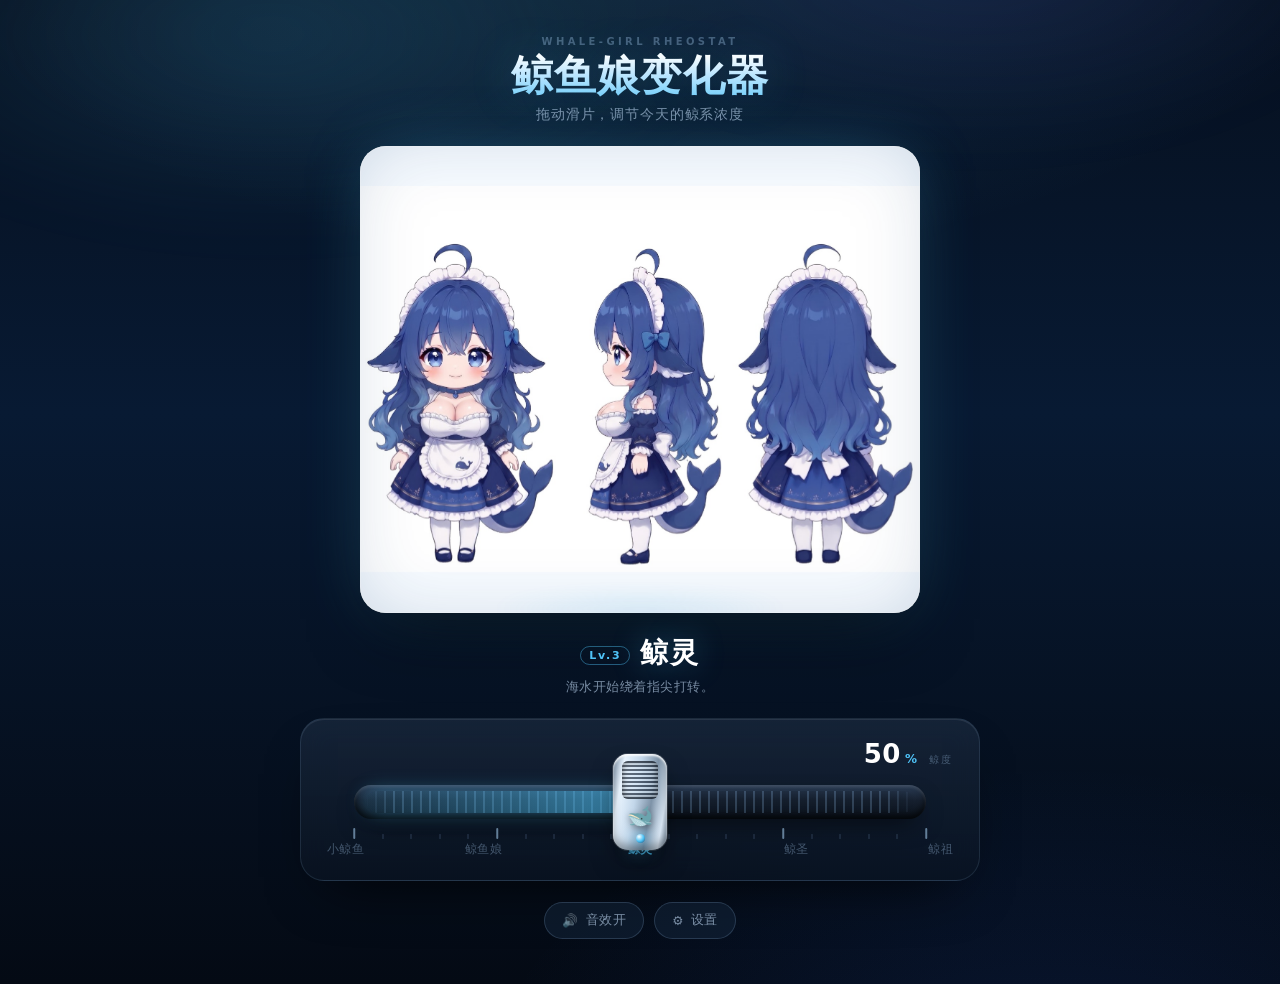
==== index.html @ a4149749 "feat: 拆分为三个主题，v2 六档独立为主题二 - 主题一 经典滑轨（默认，5 档 6:5）、主题二 v2 六档（3:4）、主题三 暴击展示 - 移除设置里的图片包下拉，两套滑轨素材改由主题决定（" ====
<!DOCTYPE html>
<html lang="zh-CN">
<head>
  <meta charset="UTF-8">
  <meta name="viewport" content="width=device-width, initial-scale=1.0, maximum-scale=1.0, user-scalable=no, viewport-fit=cover">
  <meta name="theme-color" content="#06101f">
  <title>鲸鱼娘变化器</title>

  <!-- PWA：可添加到主屏幕 / 全屏独立运行 -->
  <link rel="manifest" href="manifest.json">
  <link rel="apple-touch-icon" href="icons/apple-touch-icon.png">
  <link rel="icon" type="image/png" href="icons/icon-192.png">
  <meta name="mobile-web-app-capable" content="yes">
  <meta name="apple-mobile-web-app-capable" content="yes">
  <meta name="apple-mobile-web-app-status-bar-style" content="black-translucent">
  <meta name="apple-mobile-web-app-title" content="鲸鱼娘">
  <meta name="application-name" content="鲸鱼娘变化器">

  <link rel="stylesheet" href="styles.css">
</head>
<body>
  <div class="aurora" aria-hidden="true"></div>

  <main class="stage">
    <header class="masthead">
      <p class="eyebrow" id="eyebrow">WHALE‑GIRL RHEOSTAT</p>
      <h1 class="title" id="title">鲸鱼娘变化器</h1>
      <p class="subtitle" id="subtitle">拖动滑片，调节今天的鲸系浓度</p>
    </header>

    <div class="display-wrap">
      <section class="display" id="display" aria-label="鲸鱼娘形象">
      <div class="frame-stack" id="frameStack">
        <p class="empty-hint" id="emptyHint">
          把 5 张图片放进 <code>assets/aligned/</code>，命名为<br>
          <code>a.jpeg · c.jpeg · d.jpeg · g.jpeg · h.jpeg</code>
        </p>
        <!-- 主题二：点击立绘触发的撞玻璃 GIF -->
        <img class="burst-gif" id="burstGif" alt="" hidden>
      </div>

      <!-- 撞玻璃层：滑片一动，她就贴到玻璃上撞一下 -->
      <div class="impact" id="impact" aria-hidden="true">
        <img class="impact-frame" id="impactFrame" alt="" draggable="false">
        <div class="impact-glass" aria-hidden="true"></div>
        <div class="impact-flash" id="impactFlash" aria-hidden="true"></div>
        <svg class="impact-cracks" id="impactCracks" viewBox="0 0 200 200" aria-hidden="true" preserveAspectRatio="none">
          <g class="crack-ring">
            <path d="M100 100 L92 74 L99 52 L93 26"/>
            <path d="M100 100 L124 86 L146 92 L178 76"/>
            <path d="M100 100 L118 116 L132 142 L154 158"/>
            <path d="M100 100 L82 114 L64 112 L38 130"/>
            <path d="M100 100 L96 128 L104 152 L94 178"/>
            <path d="M100 100 L74 88 L52 66 L26 52"/>
            <path d="M99 52 L118 48 L132 28"/>
            <path d="M132 142 L150 140 L172 152"/>
            <path d="M64 112 L58 134 L42 148"/>
          </g>
          <g class="crack-web">
            <path d="M92 74 L108 70 L99 52"/>
            <path d="M124 86 L120 74 L132 28"/>
            <path d="M118 116 L124 86"/>
            <path d="M82 114 L74 88"/>
            <path d="M96 128 L82 114"/>
            <path d="M104 152 L118 158 L132 142"/>
            <path d="M64 112 L70 100 L74 88"/>
          </g>
        </svg>
      </div>

      <div class="display-glow" aria-hidden="true"></div>
      </section>
    </div>

    <div class="caption" aria-live="polite">
      <div class="caption-line">
        <span class="caption-level" id="captionLevel">Lv.3</span>
        <h2 class="caption-name" id="captionName">鲸灵</h2>
      </div>
      <p class="caption-desc" id="captionDesc">海水开始绕着指尖打转。</p>
    </div>

    <section class="rheostat" aria-label="鲸系浓度调节器">
      <div class="mode-tabs" id="modeTabs" role="tablist" aria-label="模式" hidden>
        <button class="mode-tab is-active" id="modeCup" role="tab" aria-selected="true" type="button">杯型</button>
        <button class="mode-tab" id="modeRush" role="tab" aria-selected="false" type="button">冲撞</button>
      </div>

      <!-- 主题二：用暴击展示按钮替代杯型/冲撞切换 -->
      <button class="burst-btn" id="burstBtn" type="button" hidden>暴击展示</button>

      <div class="meter">
        <span class="meter-value" id="meterValue">50</span>
        <span class="meter-unit">%</span>
        <span class="meter-label" id="meterLabel">鲸度</span>
      </div>

      <div class="rail-wrap">
        <div class="track" id="track">
          <div class="track-coil" aria-hidden="true"></div>
          <div class="track-fill" id="trackFill" aria-hidden="true"></div>
          <div class="track-glow" id="trackGlow" aria-hidden="true"></div>
          <div class="slider" id="slider" role="slider" tabindex="0"
               aria-valuemin="0" aria-valuemax="100" aria-valuenow="50"
               aria-valuetext="Lv.3 鲸灵" aria-label="鲸系浓度">
            <span class="slider-grooves" aria-hidden="true"></span>
            <span class="slider-emoji" aria-hidden="true">🐋</span>
            <span class="slider-cap" aria-hidden="true"></span>
          </div>
        </div>
        <div class="ticks" id="ticks" aria-hidden="true"></div>
      </div>

      <div class="grade-labels" id="gradeLabels" aria-hidden="true"></div>
    </section>

    <footer class="controls">
      <button class="ghost-btn" id="soundToggle" type="button" aria-pressed="true">
        <span id="soundIcon">🔊</span><span id="soundText">音效开</span>
      </button>
      <button class="ghost-btn" id="settingsToggle" type="button">
        <span>⚙</span><span>设置</span>
      </button>
    </footer>
  </main>

  <aside class="settings" id="settings" aria-hidden="true" aria-label="设置面板">
    <div class="settings-head">
      <h2>设置</h2>
      <button class="icon-btn" id="settingsClose" type="button" aria-label="关闭设置">✕</button>
    </div>

    <div class="settings-body">
      <fieldset class="fieldset">
        <legend>主题</legend>
        <label class="field">
          <span>展示主题</span>
          <select id="inputTheme" class="select">
            <option value="classic">主题一 · 经典滑轨（默认）</option>
            <option value="v2">主题二 · 鲸鱼娘 v2 六档</option>
            <option value="burst">主题三 · 暴击展示</option>
          </select>
        </label>
      </fieldset>

      <label class="field">
        <span>标题</span>
        <input type="text" id="inputTitle" maxlength="24">
      </label>

      <label class="field">
        <span>副标题</span>
        <input type="text" id="inputSubtitle" maxlength="40">
      </label>

      <fieldset class="fieldset">
        <legend>档位名称与文案</legend>
        <div id="gradeFields" class="grade-fields"></div>
      </fieldset>

      <fieldset class="fieldset">
        <legend>主题色</legend>
        <div class="swatches" id="swatches"></div>
        <label class="field inline">
          <span>自定义</span>
          <input type="color" id="inputAccent" value="#4fc3f7">
        </label>
      </fieldset>

      <fieldset class="fieldset" id="impactField">
        <legend>撞玻璃</legend>
        <label class="field">
          <span>撞击动画</span>
          <select id="inputImpact" class="select"></select>
        </label>
        <button class="btn-ghost" id="impactPreview" type="button">试撞一下</button>
      </fieldset>

      <button class="btn-ghost" id="resetBtn" type="button">恢复默认</button>
    </div>
  </aside>

  <div class="scrim" id="scrim" hidden></div>

  <script src="app.js"></script>
</body>
</html>
---- styles.css ----
/* ============================================================
   鲸鱼娘变化器 — 滑动变阻器风格
   ============================================================ */

:root {
  --accent: #4fc3f7;
  --accent-soft: rgba(79, 195, 247, 0.18);
  --ink: #e8f4ff;
  --ink-dim: rgba(190, 215, 240, 0.62);
  --ink-faint: rgba(160, 195, 230, 0.38);
  --bg-deep: #06101f;
  --bg-mid: #081a33;
  --panel: rgba(9, 22, 40, 0.86);
  --card: #f7fbff;
  --ease: cubic-bezier(0.22, 0.61, 0.36, 1);
  --shell: min(920px, 100%);
}

*,
*::before,
*::after {
  box-sizing: border-box;
}

html {
  -webkit-text-size-adjust: 100%;
  /* 连点时禁止浏览器双击放大，页面缩放交给 viewport 锁定 */
  touch-action: manipulation;
}

body {
  margin: 0;
  min-height: 100vh;
  min-height: 100svh;
  color: var(--ink);
  font-family: "PingFang SC", "Hiragino Sans GB", "Noto Sans SC", "Microsoft YaHei",
    system-ui, -apple-system, sans-serif;
  background:
    radial-gradient(1100px 560px at 50% -12%, rgba(79, 195, 247, 0.16), transparent 68%),
    radial-gradient(820px 480px at 82% 112%, rgba(37, 99, 235, 0.15), transparent 70%),
    linear-gradient(180deg, var(--bg-deep) 0%, var(--bg-mid) 42%, #040a14 100%);
  overflow-x: hidden;
  -webkit-font-smoothing: antialiased;
}

/* 背景极光 */
.aurora {
  position: fixed;
  inset: -20% -10% auto;
  height: 70vh;
  pointer-events: none;
  background:
    radial-gradient(42% 46% at 26% 34%, rgba(79, 195, 247, 0.14), transparent 70%),
    radial-gradient(38% 42% at 72% 22%, rgba(99, 102, 241, 0.12), transparent 72%);
  filter: blur(28px);
  animation: drift 18s var(--ease) infinite alternate;
  z-index: 0;
}

@keyframes drift {
  from { transform: translate3d(-2%, 0, 0) scale(1); }
  to   { transform: translate3d(2%, 2%, 0) scale(1.06); }
}

/* ============================================================
   布局
   ============================================================ */

.stage {
  position: relative;
  z-index: 1;
  width: var(--shell);
  margin: 0 auto;
  min-height: 100vh;
  min-height: 100svh;
  padding-top: max(clamp(20px, 4vh, 44px), env(safe-area-inset-top));
  padding-bottom: max(clamp(24px, 5vh, 48px), env(safe-area-inset-bottom));
  padding-left: max(clamp(16px, 4vw, 32px), env(safe-area-inset-left));
  padding-right: max(clamp(16px, 4vw, 32px), env(safe-area-inset-right));
  display: flex;
  flex-direction: column;
  align-items: center;
  justify-content: center;
  gap: clamp(14px, 2.4vh, 26px);
}

/* ============================================================
   标题
   ============================================================ */

.masthead {
  text-align: center;
  animation: rise 0.7s var(--ease) both;
}

.eyebrow {
  margin: 0 0 6px;
  font-size: 10px;
  letter-spacing: 0.34em;
  text-transform: uppercase;
  color: var(--ink-faint);
  font-weight: 600;
}

.title {
  margin: 0;
  font-size: clamp(26px, 4.4vw, 42px);
  line-height: 1.08;
  letter-spacing: 0.02em;
  font-weight: 800;
  background: linear-gradient(180deg, #ffffff 8%, #bfe7ff 52%, var(--accent) 130%);
  -webkit-background-clip: text;
  background-clip: text;
  color: transparent;
  text-shadow: 0 0 48px rgba(79, 195, 247, 0.22);
}

.subtitle {
  margin: 8px 0 0;
  font-size: clamp(12px, 1.5vw, 14px);
  letter-spacing: 0.06em;
  color: var(--ink-dim);
}

/* ============================================================
   形象展示
   ============================================================ */

/* 入场动画放在外层，避免与撞击震屏共用 animation 时被替换后重播 */
.display-wrap {
  width: min(400px, 66vw);
  animation: rise 0.7s 0.06s var(--ease) both;
}

.display {
  position: relative;
  width: 100%;
  aspect-ratio: 3 / 4;
  border-radius: 26px;
  background: var(--card);
  box-shadow:
    0 30px 70px -24px rgba(0, 0, 0, 0.75),
    0 0 0 1px rgba(255, 255, 255, 0.55) inset,
    0 0 70px -18px rgba(79, 195, 247, 0.42);
  overflow: hidden;
  /* 连点立绘时不触发双击缩放，也不弹系统菜单 */
  touch-action: manipulation;
  -webkit-tap-highlight-color: transparent;
  -webkit-touch-callout: none;
}

.display::after {
  content: "";
  position: absolute;
  inset: 0;
  pointer-events: none;
  border-radius: inherit;
  box-shadow: inset 0 0 90px -30px rgba(20, 60, 110, 0.28);
}

.frame-stack {
  position: absolute;
  inset: 0;
  display: grid;
  place-items: center;
  transition: filter 0.22s var(--ease), transform 0.28s var(--ease);
}

.frame-stack img {
  position: absolute;
  inset: 0;
  width: 100%;
  height: 100%;
  object-fit: cover;
  opacity: 0;
  will-change: opacity;
  user-select: none;
  -webkit-user-drag: none;
}

.display-glow {
  position: absolute;
  left: 50%;
  bottom: -16px;
  width: 70%;
  height: 40px;
  transform: translateX(-50%);
  background: radial-gradient(closest-side, var(--accent-soft), transparent 80%);
  filter: blur(10px);
  pointer-events: none;
  transition: background 0.4s var(--ease);
}

/* ============================================================
   撞玻璃层
   ============================================================ */

.impact {
  position: absolute;
  inset: 0;
  z-index: 4;
  opacity: 0;
  pointer-events: none;
  overflow: hidden;
  background: #071425;
  transition: opacity 0.16s var(--ease);
  will-change: opacity;
  --impact-bg: none;
}

.impact::before {
  content: "";
  position: absolute;
  inset: -8%;
  background-image: var(--impact-bg);
  background-size: cover;
  background-position: center;
  filter: blur(18px) saturate(1.15) brightness(0.48);
  transform: scale(1.08);
}

.display.is-impacting .impact {
  opacity: 1;
}

.impact-frame {
  position: absolute;
  inset: 0;
  width: 100%;
  height: 100%;
  object-fit: contain;
  object-position: center;
  transform: scale(1.03);
  filter: saturate(1.06) contrast(1.04) brightness(1.02);
  user-select: none;
  -webkit-user-drag: none;
}

/* 玻璃质感：高光、细纹、边缘反光 */
.impact-glass {
  position: absolute;
  inset: 0;
  background:
    linear-gradient(
      118deg,
      rgba(255, 255, 255, 0.24) 0%,
      rgba(255, 255, 255, 0) 16%,
      rgba(255, 255, 255, 0.05) 40%,
      rgba(255, 255, 255, 0) 55%,
      rgba(255, 255, 255, 0.16) 72%,
      rgba(255, 255, 255, 0) 90%
    ),
    repeating-linear-gradient(
      102deg,
      rgba(255, 255, 255, 0.05) 0 1px,
      rgba(255, 255, 255, 0) 1px 8px
    );
  box-shadow:
    inset 0 0 46px rgba(170, 220, 255, 0.26),
    inset 0 0 0 1px rgba(255, 255, 255, 0.2);
  mix-blend-mode: screen;
  opacity: 0.85;
}

.impact-glass::after {
  content: "";
  position: absolute;
  top: -20%;
  bottom: -20%;
  left: -40%;
  width: 38%;
  background: linear-gradient(
    100deg,
    rgba(255, 255, 255, 0) 0%,
    rgba(255, 255, 255, 0.32) 45%,
    rgba(255, 255, 255, 0) 100%
  );
  transform: skewX(-12deg);
  opacity: 0;
}

.display.is-hit .impact-glass::after {
  animation: glass-sweep 0.52s var(--ease) both;
}

@keyframes glass-sweep {
  0% { opacity: 0; transform: translateX(0) skewX(-12deg); }
  25% { opacity: 0.9; }
  100% { opacity: 0; transform: translateX(360%) skewX(-12deg); }
}

/* 撞击白闪 */
.impact-flash {
  position: absolute;
  inset: 0;
  background: #eaf7ff;
  opacity: 0;
  mix-blend-mode: screen;
}

.impact-flash.is-on {
  animation: impact-flash 0.4s ease-out both;
}

@keyframes impact-flash {
  0% { opacity: 0; }
  10% { opacity: calc(0.3 + 0.5 * var(--hit-strength, 0.5)); }
  100% { opacity: 0; }
}

/* 裂纹 */
.impact-cracks {
  position: absolute;
  inset: 0;
  width: 100%;
  height: 100%;
  fill: none;
  stroke: rgba(226, 248, 255, 0.9);
  stroke-width: 1.1;
  stroke-linecap: round;
  stroke-linejoin: round;
  filter:
    drop-shadow(0 0 5px rgba(160, 226, 255, 0.8))
    drop-shadow(0 0 12px rgba(120, 200, 255, 0.36));
  mix-blend-mode: screen;
  opacity: 0;
}

.impact-cracks .crack-ring {
  stroke-width: 1.35;
}

.impact-cracks .crack-web path {
  stroke-width: 0.7;
  opacity: 0.72;
}

.impact-cracks.is-on {
  animation: crack-in calc(1.1s - 0.36s * var(--hit-strength, 0.5)) cubic-bezier(0.2, 0.72, 0.3, 1) both;
}

@keyframes crack-in {
  0% { opacity: 0; transform: scale(0.7); }
  16% { opacity: 1; transform: scale(1); }
  58% { opacity: 0.88; }
  100% { opacity: 0; transform: scale(1.02); }
}

/* 撞击瞬间：整个展示框被撞得抖一下，立绘向后退缩 */
.display.is-hit {
  animation: impact-shake 0.44s cubic-bezier(0.36, 0.07, 0.19, 0.97) both;
}

@keyframes impact-shake {
  0% { transform: translate3d(0, 0, 0) rotate(0); }
  10% { transform: translate3d(calc(var(--shake, 6) * -1px), calc(var(--shake, 6) * 0.4px), 0) rotate(-0.4deg); }
  26% { transform: translate3d(calc(var(--shake, 6) * 0.8px), calc(var(--shake, 6) * -0.5px), 0) rotate(0.32deg); }
  42% { transform: translate3d(calc(var(--shake, 6) * -0.45px), calc(var(--shake, 6) * 0.25px), 0) rotate(-0.16deg); }
  60% { transform: translate3d(calc(var(--shake, 6) * 0.22px), 0, 0) rotate(0.08deg); }
  100% { transform: translate3d(0, 0, 0) rotate(0); }
}

.display.is-impacting .frame-stack {
  filter: blur(2.2px) brightness(0.8);
  transform: scale(0.958);
}

@media (prefers-reduced-motion: reduce) {
  .display.is-hit,
  .display.is-hit .impact-glass::after,
  .impact-flash.is-on,
  .impact-cracks.is-on {
    animation: none;
  }

  .impact-cracks.is-on {
    opacity: 0.7;
  }
}

.empty-hint {
  position: relative;
  z-index: 2;
  margin: 0;
  padding: 0 24px;
  text-align: center;
  font-size: 12px;
  line-height: 2;
  color: #5d7a99;
}

.empty-hint code {
  padding: 2px 6px;
  border-radius: 5px;
  background: rgba(20, 60, 110, 0.08);
  font-family: "SF Mono", ui-monospace, Menlo, monospace;
  font-size: 11px;
  color: #2f6fa8;
}

/* ============================================================
   档位文案
   ============================================================ */

.caption {
  min-height: 52px;
  text-align: center;
  animation: rise 0.7s 0.12s var(--ease) both;
}

.caption-line {
  display: inline-flex;
  align-items: baseline;
  gap: 10px;
}

.caption-level {
  font-size: 11px;
  font-weight: 700;
  letter-spacing: 0.16em;
  color: var(--accent);
  padding: 2px 8px;
  border: 1px solid color-mix(in srgb, var(--accent) 42%, transparent);
  border-radius: 999px;
  transform: translateY(-3px);
  transition: color 0.3s var(--ease), border-color 0.3s var(--ease);
}

.caption-name {
  margin: 0;
  font-size: clamp(20px, 3vw, 28px);
  font-weight: 800;
  letter-spacing: 0.06em;
  color: #ffffff;
  text-shadow: 0 0 30px rgba(79, 195, 247, 0.35);
  transition: color 0.3s var(--ease);
}

.caption-desc {
  margin: 6px 0 0;
  font-size: clamp(12px, 1.4vw, 13px);
  letter-spacing: 0.04em;
  color: var(--ink-dim);
  transition: opacity 0.25s var(--ease);
}

.caption-desc.is-swapping {
  opacity: 0;
}

/* ============================================================
   变阻器
   ============================================================ */

.rheostat {
  width: min(680px, 86vw);
  padding: 22px 26px 18px;
  border-radius: 24px;
  background:
    linear-gradient(180deg, rgba(30, 46, 68, 0.62), rgba(10, 20, 34, 0.72));
  border: 1px solid rgba(140, 180, 220, 0.14);
  box-shadow:
    0 26px 60px -30px rgba(0, 0, 0, 0.9),
    inset 0 1px 0 rgba(255, 255, 255, 0.09);
  backdrop-filter: blur(14px);
  animation: rise 0.7s 0.18s var(--ease) both;
}

.meter {
  display: flex;
  align-items: baseline;
  justify-content: flex-end;
  gap: 4px;
  height: 30px;
  margin-bottom: 14px;
  font-variant-numeric: tabular-nums;
}

.meter-value {
  font-size: 26px;
  font-weight: 700;
  line-height: 1;
  color: #ffffff;
  letter-spacing: 0.02em;
  transition: color 0.3s var(--ease);
}

.meter-unit {
  font-size: 12px;
  font-weight: 600;
  color: var(--accent);
}

.meter-label {
  margin-left: 8px;
  font-size: 10px;
  letter-spacing: 0.2em;
  color: var(--ink-faint);
}

.rail-wrap {
  position: relative;
  width: 100%;
  padding: 0 27px;
}

.track {
  position: relative;
  height: 34px;
  border-radius: 17px;
  background: linear-gradient(180deg, #2b3d56, #16202f 46%, #0b131d);
  box-shadow:
    inset 0 2px 3px rgba(255, 255, 255, 0.12),
    inset 0 -4px 7px rgba(0, 0, 0, 0.72),
    0 10px 26px -10px rgba(0, 0, 0, 0.9);
  cursor: pointer;
  touch-action: none;
}

.track-coil {
  position: absolute;
  inset: 6px 12px;
  border-radius: 11px;
  background: repeating-linear-gradient(
    90deg,
    rgba(130, 170, 210, 0.26) 0 2px,
    rgba(8, 14, 24, 0.12) 2px 9px
  );
  -webkit-mask-image: linear-gradient(90deg, transparent, #000 5%, #000 95%, transparent);
  mask-image: linear-gradient(90deg, transparent, #000 5%, #000 95%, transparent);
  pointer-events: none;
}

.track-fill {
  position: absolute;
  top: 6px;
  bottom: 6px;
  left: 12px;
  width: 0;
  border-radius: 11px;
  background: linear-gradient(90deg, color-mix(in srgb, var(--accent) 12%, transparent), color-mix(in srgb, var(--accent) 62%, transparent));
  box-shadow: 0 0 20px color-mix(in srgb, var(--accent) 40%, transparent);
  pointer-events: none;
}

.track-glow {
  position: absolute;
  top: 50%;
  left: 0;
  width: 70px;
  height: 70px;
  transform: translate(-50%, -50%);
  background: radial-gradient(closest-side, color-mix(in srgb, var(--accent) 34%, transparent), transparent 72%);
  filter: blur(6px);
  pointer-events: none;
  opacity: 0.9;
}

/* 滑片 */
.slider {
  position: absolute;
  top: 50%;
  left: 50%;
  width: 54px;
  height: 96px;
  transform: translate(-50%, -50%);
  border-radius: 15px;
  display: flex;
  flex-direction: column;
  align-items: center;
  justify-content: center;
  gap: 7px;
  background: linear-gradient(
    100deg,
    #7c93ab 0%,
    #eaf5ff 18%,
    #c3d7ea 42%,
    #7e93a8 66%,
    #dbe9f7 86%,
    #6f849a 100%
  );
  box-shadow:
    0 14px 28px -8px rgba(0, 0, 0, 0.72),
    inset 0 2px 2px rgba(255, 255, 255, 0.85),
    inset 0 -5px 9px rgba(0, 0, 0, 0.34),
    0 0 0 1px rgba(255, 255, 255, 0.16);
  cursor: grab;
  touch-action: none;
  outline: none;
  z-index: 3;
}

.slider:active {
  cursor: grabbing;
}

.slider:focus-visible {
  box-shadow:
    0 14px 28px -8px rgba(0, 0, 0, 0.72),
    inset 0 2px 2px rgba(255, 255, 255, 0.85),
    inset 0 -5px 9px rgba(0, 0, 0, 0.34),
    0 0 0 3px color-mix(in srgb, var(--accent) 62%, transparent),
    0 0 26px color-mix(in srgb, var(--accent) 48%, transparent);
}

.slider-grooves {
  width: 36px;
  height: 38px;
  border-radius: 6px;
  background: repeating-linear-gradient(
    180deg,
    rgba(18, 30, 46, 0.62) 0 2px,
    rgba(226, 240, 252, 0.5) 2px 4px
  );
  box-shadow: inset 0 0 7px rgba(0, 0, 0, 0.55);
}

.slider-emoji {
  font-size: 21px;
  line-height: 1;
  filter: drop-shadow(0 2px 3px rgba(0, 0, 0, 0.35));
}

.slider-cap {
  width: 9px;
  height: 9px;
  border-radius: 50%;
  background: radial-gradient(circle at 34% 30%, #ffffff, var(--accent) 52%, #144a72);
  box-shadow: 0 0 12px var(--accent);
}

/* 刻度 */
.ticks {
  position: relative;
  height: 13px;
  margin-top: 7px;
}

.tick {
  position: absolute;
  bottom: 0;
  width: 1px;
  height: 5px;
  transform: translateX(-50%);
  background: rgba(150, 190, 230, 0.26);
  border-radius: 1px;
}

.tick.major {
  height: 11px;
  width: 1.5px;
  background: rgba(170, 210, 245, 0.56);
}

/* 档位标签 */
.grade-labels {
  position: relative;
  height: 20px;
  margin-top: 3px;
  padding: 0 27px;
}

.grade-label {
  position: absolute;
  top: 0;
  transform: translateX(-50%);
  font-size: 11.5px;
  letter-spacing: 0.04em;
  color: var(--ink-faint);
  white-space: nowrap;
  transition: color 0.25s var(--ease), text-shadow 0.25s var(--ease), opacity 0.25s;
  pointer-events: none;
}

.grade-label.is-first { transform: translateX(0); }
.grade-label.is-last  { transform: translateX(-100%); }

.grade-label.is-active {
  color: var(--accent);
  text-shadow: 0 0 14px color-mix(in srgb, var(--accent) 60%, transparent);
  font-weight: 600;
}

/* ============================================================
   底部按钮
   ============================================================ */

.controls {
  display: flex;
  gap: 10px;
  animation: rise 0.7s 0.24s var(--ease) both;
}

.ghost-btn {
  display: inline-flex;
  align-items: center;
  gap: 7px;
  padding: 9px 17px;
  border-radius: 999px;
  border: 1px solid rgba(150, 190, 230, 0.2);
  background: rgba(20, 38, 60, 0.5);
  color: var(--ink-dim);
  font-size: 12.5px;
  font-family: inherit;
  letter-spacing: 0.04em;
  cursor: pointer;
  transition: color 0.2s, border-color 0.2s, background 0.2s, transform 0.15s;
  -webkit-tap-highlight-color: transparent;
}

.ghost-btn:hover {
  color: var(--ink);
  border-color: color-mix(in srgb, var(--accent) 55%, transparent);
  background: rgba(28, 52, 82, 0.6);
}

.ghost-btn:active {
  transform: scale(0.97);
}

.ghost-btn:focus-visible {
  outline: 2px solid var(--accent);
  outline-offset: 2px;
}

/* ============================================================
   设置面板
   ============================================================ */

.settings {
  position: fixed;
  top: 0;
  right: 0;
  z-index: 30;
  width: min(400px, 100vw);
  height: 100dvh;
  display: flex;
  flex-direction: column;
  background: var(--panel);
  border-left: 1px solid rgba(150, 190, 230, 0.16);
  box-shadow: -30px 0 80px -30px rgba(0, 0, 0, 0.9);
  backdrop-filter: blur(24px);
  transform: translateX(102%);
  transition: transform 0.34s var(--ease);
  visibility: hidden;
}

.settings.is-open {
  transform: translateX(0);
  visibility: visible;
}

.settings-head {
  display: flex;
  align-items: center;
  justify-content: space-between;
  padding: 20px 22px 16px;
  border-bottom: 1px solid rgba(150, 190, 230, 0.12);
}

.settings-head h2 {
  margin: 0;
  font-size: 16px;
  font-weight: 700;
  letter-spacing: 0.08em;
}

.icon-btn {
  width: 34px;
  height: 34px;
  display: grid;
  place-items: center;
  border: none;
  border-radius: 50%;
  background: rgba(255, 255, 255, 0.06);
  color: var(--ink-dim);
  font-size: 15px;
  cursor: pointer;
  transition: background 0.2s, color 0.2s;
}

.icon-btn:hover {
  background: rgba(255, 255, 255, 0.12);
  color: var(--ink);
}

.settings-body {
  flex: 1;
  overflow-y: auto;
  padding: 20px 22px calc(28px + env(safe-area-inset-bottom));
  display: flex;
  flex-direction: column;
  gap: 18px;
  overscroll-behavior: contain;
}

.field {
  display: flex;
  flex-direction: column;
  gap: 7px;
  font-size: 12px;
  color: var(--ink-dim);
}

.field.inline {
  flex-direction: row;
  align-items: center;
  justify-content: space-between;
}

.field input[type="text"] {
  width: 100%;
  padding: 10px 12px;
  border-radius: 10px;
  border: 1px solid rgba(150, 190, 230, 0.18);
  background: rgba(6, 16, 31, 0.6);
  color: var(--ink);
  font-size: 13px;
  font-family: inherit;
  transition: border-color 0.2s, box-shadow 0.2s;
}

.field input[type="text"]:focus {
  outline: none;
  border-color: var(--accent);
  box-shadow: 0 0 0 3px color-mix(in srgb, var(--accent) 22%, transparent);
}

.field input[type="color"] {
  width: 42px;
  height: 30px;
  padding: 2px;
  border: 1px solid rgba(150, 190, 230, 0.22);
  border-radius: 8px;
  background: transparent;
  cursor: pointer;
}

.field select {
  width: 100%;
  padding: 10px 34px 10px 12px;
  border-radius: 10px;
  border: 1px solid rgba(150, 190, 230, 0.18);
  background-color: rgba(6, 16, 31, 0.6);
  background-image:
    linear-gradient(45deg, transparent 50%, rgba(190, 215, 240, 0.72) 50%),
    linear-gradient(135deg, rgba(190, 215, 240, 0.72) 50%, transparent 50%);
  background-position:
    calc(100% - 17px) calc(50% - 2px),
    calc(100% - 12px) calc(50% - 2px);
  background-size: 5px 5px, 5px 5px;
  background-repeat: no-repeat;
  color: var(--ink);
  font-size: 13px;
  font-family: inherit;
  appearance: none;
  cursor: pointer;
  transition: border-color 0.2s, box-shadow 0.2s;
}

.field select:focus {
  outline: none;
  border-color: var(--accent);
  box-shadow: 0 0 0 3px color-mix(in srgb, var(--accent) 22%, transparent);
}

.fieldset {
  margin: 0;
  padding: 15px 14px 14px;
  border: 1px solid rgba(150, 190, 230, 0.14);
  border-radius: 14px;
  display: flex;
  flex-direction: column;
  gap: 12px;
}

.fieldset legend {
  padding: 0 7px;
  font-size: 11px;
  letter-spacing: 0.14em;
  color: var(--ink-faint);
}

.grade-fields {
  display: flex;
  flex-direction: column;
  gap: 13px;
}

.grade-field {
  display: flex;
  flex-direction: column;
  gap: 6px;
}

.grade-field-head {
  display: flex;
  align-items: center;
  gap: 8px;
  font-size: 11px;
  color: var(--ink-faint);
  letter-spacing: 0.1em;
}

.grade-field input {
  width: 100%;
  padding: 8px 10px;
  border-radius: 9px;
  border: 1px solid rgba(150, 190, 230, 0.16);
  background: rgba(6, 16, 31, 0.55);
  color: var(--ink);
  font-size: 12.5px;
  font-family: inherit;
  transition: border-color 0.2s, box-shadow 0.2s;
}

.grade-field input:focus {
  outline: none;
  border-color: var(--accent);
  box-shadow: 0 0 0 3px color-mix(in srgb, var(--accent) 20%, transparent);
}

.swatches {
  display: flex;
  gap: 9px;
  flex-wrap: wrap;
}

.swatch {
  width: 26px;
  height: 26px;
  border-radius: 50%;
  border: 2px solid transparent;
  cursor: pointer;
  padding: 0;
  transition: transform 0.15s, border-color 0.15s;
}

.swatch:hover {
  transform: scale(1.12);
}

.swatch.is-active {
  border-color: #ffffff;
  box-shadow: 0 0 0 2px rgba(255, 255, 255, 0.22);
}

.btn-ghost {
  padding: 11px 16px;
  border-radius: 11px;
  border: 1px solid rgba(150, 190, 230, 0.2);
  background: rgba(255, 255, 255, 0.04);
  color: var(--ink-dim);
  font-size: 13px;
  font-family: inherit;
  letter-spacing: 0.04em;
  cursor: pointer;
  transition: background 0.2s, color 0.2s, border-color 0.2s;
}

.btn-ghost:hover {
  background: rgba(255, 255, 255, 0.08);
  color: var(--ink);
  border-color: color-mix(in srgb, var(--accent) 48%, transparent);
}

.scrim {
  position: fixed;
  inset: 0;
  z-index: 20;
  background: rgba(2, 8, 16, 0.55);
  backdrop-filter: blur(2px);
  animation: fade 0.3s var(--ease) both;
}

/* ============================================================
   动画
   ============================================================ */

@keyframes rise {
  from { opacity: 0; transform: translateY(14px); }
  to   { opacity: 1; transform: translateY(0); }
}

@keyframes fade {
  from { opacity: 0; }
  to   { opacity: 1; }
}

@media (prefers-reduced-motion: reduce) {
  *,
  *::before,
  *::after {
    animation-duration: 0.01ms !important;
    animation-iteration-count: 1 !important;
    transition-duration: 0.01ms !important;
  }
}

/* ============================================================
   响应式
   ============================================================ */

@media (max-width: 720px) {
  .stage {
    justify-content: flex-start;
    padding-top: max(clamp(18px, 3vh, 28px), env(safe-area-inset-top));
    padding-bottom: max(24px, env(safe-area-inset-bottom));
    gap: 14px;
  }

  .display-wrap {
    width: min(340px, 80vw);
  }

  .display {
    border-radius: 20px;
  }

  .rheostat {
    width: 92vw;
    padding: 16px 14px 14px;
    border-radius: 20px;
  }

  .rail-wrap {
    padding: 0 23px;
  }

  .grade-labels {
    padding: 0 23px;
  }

  .slider {
    width: 46px;
    height: 86px;
  }

  .slider-grooves {
    width: 30px;
    height: 34px;
  }

  .meter {
    margin-bottom: 10px;
    height: 26px;
  }

  .meter-value {
    font-size: 22px;
  }

  .settings {
    width: 100vw;
  }

  .caption {
    min-height: 48px;
  }

  /* iOS 在聚焦字号 <16px 的输入控件时会自动放大整个页面，这里统一提到 16px */
  .field input[type="text"],
  .field select,
  .field textarea {
    font-size: 16px;
  }
}

@media (max-width: 380px) {
  .grade-label {
    font-size: 10px;
  }

  .rail-wrap,
  .grade-labels {
    padding: 0 19px;
  }

  .slider {
    width: 42px;
    height: 80px;
  }
}

@media (max-height: 620px) and (orientation: landscape) {
  .stage {
    gap: 10px;
    padding-block: 14px;
  }

  .display-wrap {
    width: min(240px, 34vw);
  }

  .title {
    font-size: 22px;
  }

  .subtitle {
    display: none;
  }

  .rheostat {
    padding: 12px 18px 10px;
  }
}

/* ============================================================
   模式切换（杯型 / 冲撞）
   ============================================================ */

.mode-tabs {
  display: flex;
  gap: 6px;
  margin-bottom: 12px;
}

.mode-tab {
  font: inherit;
  padding: 7px 18px;
  border-radius: 999px;
  border: 1px solid rgba(140, 180, 220, 0.2);
  background: rgba(16, 28, 44, 0.5);
  color: var(--ink-dim);
  font-size: 12px;
  font-weight: 700;
  letter-spacing: 0.12em;
  cursor: pointer;
  transition: color 0.25s var(--ease), background 0.25s var(--ease), border-color 0.25s var(--ease);
}

.mode-tab:hover {
  color: #ffffff;
}

.mode-tab:focus-visible {
  outline: 2px solid var(--accent);
  outline-offset: 2px;
}

.mode-tab.is-active {
  color: #04101d;
  background: var(--accent);
  border-color: var(--accent);
  box-shadow: 0 6px 18px -6px var(--accent-soft);
}

/* ============================================================
   冲撞模式
   ============================================================ */

/* 贴脸推近：立绘随滑条位置放大冲向观众，以脚部为轴 */
body.is-rush .frame-stack {
  transform: scale(var(--rush-scale, 1));
  transform-origin: 50% 85%;
}

/* 撞击瞬间整体后缩时保留贴脸比例，避免猛然弹回原大小 */
body.is-rush .display.is-impacting .frame-stack {
  transform: scale(calc(var(--rush-scale, 1) * 0.958));
}

/* 冲撞模式下档位名不再表达含义，弱化处理 */
body.is-rush .grade-labels {
  opacity: 0.22;
}

/* 撞得越狠，裂纹越粗 */
body.is-rush .impact-cracks {
  stroke-width: calc(0.9 + 1.3 * var(--hit-strength, 0.5));
}

/* ============================================================
   主题切换（主题一 · 经典滑轨 / 主题二 · v2 六档 / 主题三 · 暴击展示）
   ============================================================ */

/* hidden 属性优先于组件自身的 display */
[hidden] {
  display: none !important;
}

/* 主题三：隐藏滑轨，只留暴击按钮与固定立绘 */
body.theme-burst .meter,
body.theme-burst .rail-wrap,
body.theme-burst .grade-labels {
  display: none;
}

body.theme-burst .rheostat {
  display: flex;
  justify-content: center;
  padding: 18px 26px;
}

body.theme-burst .display {
  cursor: pointer;
}

.burst-btn {
  font: inherit;
  min-width: 152px;
  padding: 12px 36px;
  border-radius: 999px;
  border: 1px solid color-mix(in srgb, var(--accent) 55%, transparent);
  background:
    linear-gradient(
      135deg,
      color-mix(in srgb, var(--accent) 26%, transparent),
      color-mix(in srgb, var(--accent) 8%, transparent)
    );
  color: #ffffff;
  font-size: 14px;
  font-weight: 700;
  letter-spacing: 0.18em;
  cursor: pointer;
  box-shadow:
    0 12px 32px -14px color-mix(in srgb, var(--accent) 70%, transparent),
    inset 0 1px 0 rgba(255, 255, 255, 0.14);
  transition: transform 0.15s var(--ease), box-shadow 0.2s var(--ease);
  -webkit-tap-highlight-color: transparent;
  touch-action: manipulation;
}

.burst-btn:hover {
  transform: translateY(-1px);
  box-shadow:
    0 16px 38px -14px color-mix(in srgb, var(--accent) 80%, transparent),
    inset 0 1px 0 rgba(255, 255, 255, 0.18);
}

.burst-btn:active {
  transform: scale(0.94);
}

.burst-btn:focus-visible {
  outline: 2px solid var(--accent);
  outline-offset: 3px;
}

/* 播放中：按钮持续高亮 + 脉冲，让点击反馈不只发生在展示区 */
.burst-btn.is-firing {
  color: var(--accent);
  border-color: var(--accent);
  box-shadow:
    0 0 0 3px color-mix(in srgb, var(--accent) 42%, transparent),
    0 0 36px color-mix(in srgb, var(--accent) 88%, transparent);
  animation: burst-btn-pulse 0.48s var(--ease);
}

@keyframes burst-btn-pulse {
  0% { transform: scale(1); }
  30% { transform: scale(0.9); }
  62% { transform: scale(1.04); }
  100% { transform: scale(1); }
}

/* 主题二：覆盖在固定立绘上的撞玻璃 GIF（透明背景，单次播放） */
.burst-gif {
  position: absolute;
  inset: 0;
  width: 100%;
  height: 100%;
  object-fit: contain;
  object-position: center 40%;
  z-index: 3;
  pointer-events: none;
  user-select: none;
  -webkit-user-drag: none;
}

/* ============================================================
   主题一（默认）：完整还原 v1「鲸鱼娘变化器」
   经典 5 档是三视图横图，展示区 6:5 且完整显示、不裁切
   ============================================================ */

body.theme-classic .display-wrap {
  width: min(560px, 74vw);
}

body.theme-classic .display {
  aspect-ratio: 6 / 5;
}

body.theme-classic .frame-stack img {
  object-fit: contain;
}

@media (max-width: 720px) {
  body.theme-classic .display-wrap {
    width: min(440px, 86vw);
  }
}

@media (max-height: 620px) and (orientation: landscape) {
  body.theme-classic .display-wrap {
    width: min(300px, 42vw);
  }
}
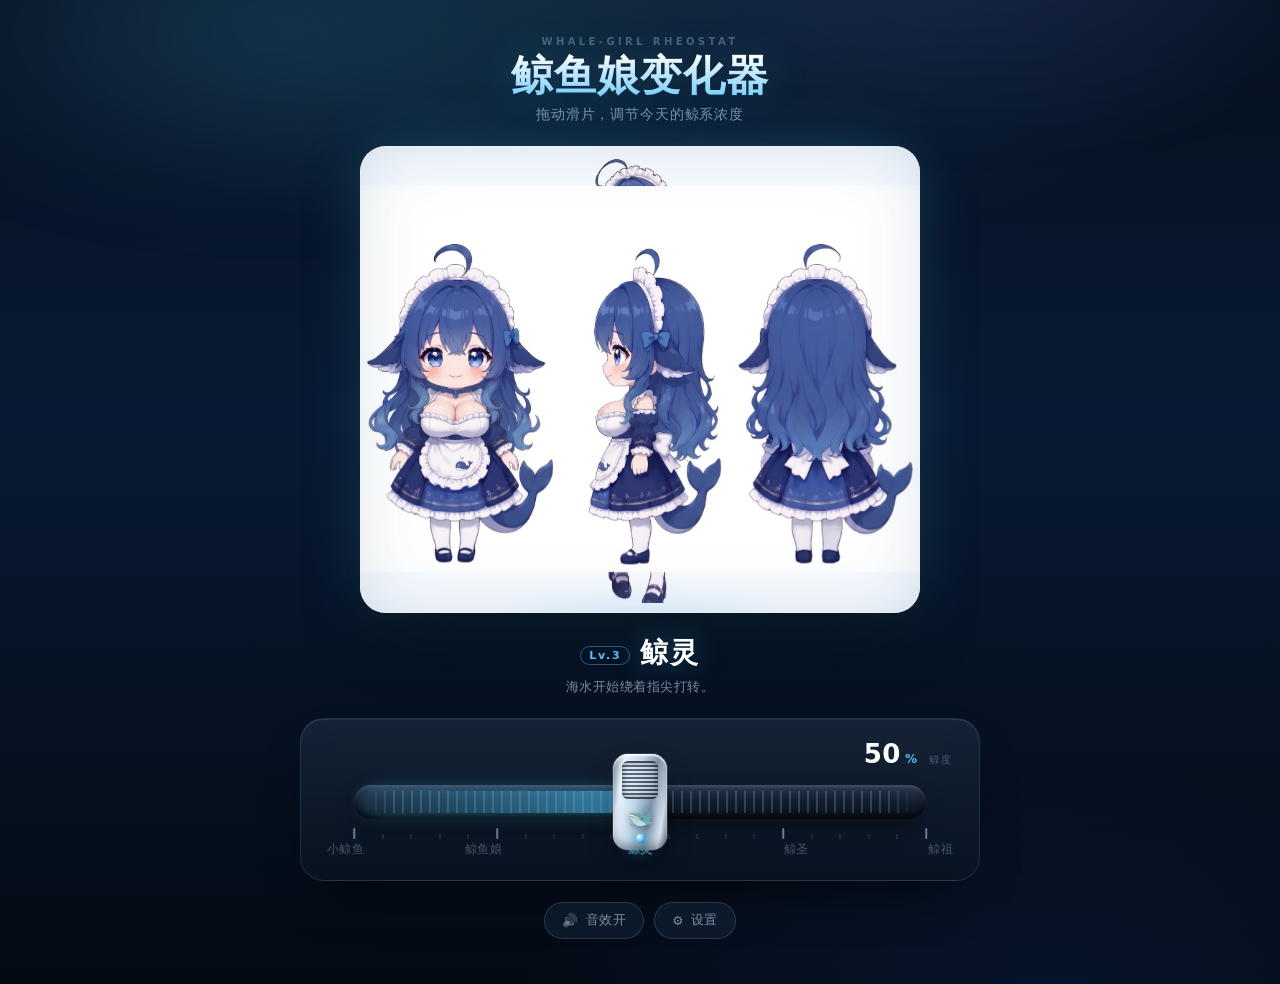
==== commit 38c1776b: "feat(burst): 5 种身材 A–E + 神临/破壁，破壁随机播三支突破次元动画" ====
--- a/index.html
+++ b/index.html
@@ -35,8 +35,8 @@
           把 5 张图片放进 <code>assets/aligned/</code>，命名为<br>
           <code>a.jpeg · c.jpeg · d.jpeg · g.jpeg · h.jpeg</code>
         </p>
-        <!-- 主题二：点击立绘触发的撞玻璃 GIF -->
-        <img class="burst-gif" id="burstGif" alt="" hidden>
+        <!-- 主题三画面层：神临立绘 + sprite 动作图集 + 破壁，逐帧由点击推进 -->
+        <div class="burst-frame" id="burstFrame" aria-hidden="true"></div>
       </div>
 
       <!-- 撞玻璃层：滑片一动，她就贴到玻璃上撞一下 -->
@@ -86,8 +86,24 @@
         <button class="mode-tab" id="modeRush" role="tab" aria-selected="false" type="button">冲撞</button>
       </div>
 
-      <!-- 主题二：用暴击展示按钮替代杯型/冲撞切换 -->
-      <button class="burst-btn" id="burstBtn" type="button" hidden>暴击展示</button>
+      <!-- 主题三：第一行动作，第二行身材（按钮由 app.js 按 BURST_BODIES / BURST_SETS 生成） -->
+      <div class="burst-modes" id="burstModes" role="group" aria-label="主题三动作" hidden>
+        <div class="burst-row burst-row-actions" id="burstActions"></div>
+        <div class="burst-row burst-row-bodies" id="burstBodies" role="group" aria-label="身材"></div>
+      </div>
+
+      <!-- 主题三：上为神临（点击推进一帧，按住 5 秒自动播放连招），下为破壁（5 种身材共用的突破次元动画） -->
+      <div class="burst-pad" id="burstPad" hidden>
+        <button class="burst-btn burst-btn-tap" id="burstTap" type="button">
+          <span class="burst-tap-main">神临</span>
+          <span class="burst-tap-sub" id="burstTapSub">神临</span>
+          <span class="burst-tap-hint">（长按 5 秒自动播放）</span>
+        </button>
+        <button class="burst-btn burst-btn-break" id="burstBreak" type="button">
+          <span class="burst-break-main">破壁</span>
+          <span class="burst-break-sub">突破次元</span>
+        </button>
+      </div>
 
       <div class="meter">
         <span class="meter-value" id="meterValue">50</span>
@@ -182,6 +198,7 @@
 
   <div class="scrim" id="scrim" hidden></div>
 
+  <script src="assets/burst/sets.js"></script>
   <script src="app.js"></script>
 </body>
 </html>
--- a/styles.css
+++ b/styles.css
@@ -1188,19 +1188,148 @@
 
 body.theme-burst .rheostat {
   display: flex;
-  justify-content: center;
+  flex-direction: column;
+  align-items: center;
+  gap: 12px;
   padding: 18px 26px;
 }
 
 body.theme-burst .display {
   cursor: pointer;
+  /* 主题三的立绘是抠过底的透明图，白卡会显得突兀；
+     深蓝渐变让角色从画面里浮出来，破壁满幅图也不留白边 */
+  background: radial-gradient(120% 85% at 50% 12%, #14263c 0%, #0c1626 58%, #080f1a 100%);
+}
+
+/* 主题三：动作行 + 身材行 */
+.burst-modes {
+  display: flex;
+  flex-direction: column;
+  gap: 8px;
+  align-items: center;
+}
+
+.burst-modes[hidden] {
+  display: none;
+}
+
+.burst-row {
+  display: flex;
+  gap: 8px;
+  flex-wrap: wrap;
+  justify-content: center;
+}
+
+.burst-row[hidden] {
+  display: none;
+}
+
+/* 身材行是次要层级：更小、更淡，选中才亮起来 */
+.burst-row-bodies {
+  display: grid;
+  grid-template-columns: repeat(5, minmax(0, 1fr));
+  gap: 6px;
+  width: 100%;
+  max-width: 440px;
+}
+
+.burst-row-bodies .burst-mode {
+  padding: 7px 2px;
+  font-size: 12px;
+  text-align: center;
+  white-space: nowrap;
+}
+
+/* 动作行固定 6 等分：标签都是两个字，平分比自然换行更整齐 */
+.burst-row-actions {
+  display: grid;
+  grid-template-columns: repeat(6, minmax(0, 1fr));
+  gap: 6px;
+  width: 100%;
+  max-width: 440px;
+}
+
+.burst-row-actions .burst-mode {
+  padding: 10px 2px;
+  font-size: 12px;
+  text-align: center;
+  white-space: nowrap;
+}
+
+@media (max-width: 380px) {
+  .burst-row-actions .burst-mode {
+    padding: 9px 1px;
+    font-size: 11px;
+    letter-spacing: 0;
+  }
+}
+
+.burst-mode {
+  font: inherit;
+  padding: 9px 15px;
+  border-radius: 999px;
+  border: 1px solid rgba(255, 255, 255, 0.16);
+  background: rgba(255, 255, 255, 0.04);
+  color: rgba(255, 255, 255, 0.7);
+  font-size: 12px;
+  font-weight: 600;
+  cursor: pointer;
+  transition: color 0.18s var(--ease), background 0.18s var(--ease), border-color 0.18s var(--ease);
+  -webkit-tap-highlight-color: transparent;
+  touch-action: manipulation;
+}
+
+.burst-mode:hover {
+  color: #ffffff;
+}
+
+.burst-mode:focus-visible {
+  outline: 2px solid var(--accent);
+  outline-offset: 2px;
+}
+
+.burst-mode.is-active {
+  color: #04101d;
+  background: var(--accent);
+  border-color: var(--accent);
+}
+
+.burst-mode.is-card {
+  padding: 6px 12px;
+  font-size: 11px;
+  letter-spacing: 0.04em;
+  border-color: rgba(255, 255, 255, 0.12);
+  background: transparent;
+  color: rgba(255, 255, 255, 0.52);
+}
+
+.burst-mode.is-card.is-active {
+  color: var(--accent);
+  background: color-mix(in srgb, var(--accent) 16%, transparent);
+  border-color: color-mix(in srgb, var(--accent) 55%, transparent);
+}
+
+/* 主题三：「神临」推进一帧（长按自动连播），下方「破壁」播突破次元 */
+.burst-pad {
+  display: flex;
+  flex-direction: column;
+  gap: 8px;
+  width: min(260px, 74vw);
+}
+
+.burst-pad[hidden] {
+  display: none;
 }
 
 .burst-btn {
   font: inherit;
-  min-width: 152px;
-  padding: 12px 36px;
-  border-radius: 999px;
+  display: flex;
+  flex-direction: column;
+  align-items: center;
+  justify-content: center;
+  gap: 2px;
+  padding: 10px 20px;
+  border-radius: 18px;
   border: 1px solid color-mix(in srgb, var(--accent) 55%, transparent);
   background:
     linear-gradient(
@@ -1209,16 +1338,88 @@
       color-mix(in srgb, var(--accent) 8%, transparent)
     );
   color: #ffffff;
-  font-size: 14px;
-  font-weight: 700;
-  letter-spacing: 0.18em;
   cursor: pointer;
   box-shadow:
     0 12px 32px -14px color-mix(in srgb, var(--accent) 70%, transparent),
     inset 0 1px 0 rgba(255, 255, 255, 0.14);
-  transition: transform 0.15s var(--ease), box-shadow 0.2s var(--ease);
+  transition: transform 0.15s var(--ease), box-shadow 0.2s var(--ease),
+    border-color 0.2s var(--ease), background 0.2s var(--ease);
   -webkit-tap-highlight-color: transparent;
+  -webkit-touch-callout: none;
   touch-action: manipulation;
+  user-select: none;
+}
+
+.burst-tap-main {
+  font-size: 15px;
+  font-weight: 800;
+  letter-spacing: 0.16em;
+}
+
+.burst-tap-sub {
+  display: inline-block;
+  font-size: 12px;
+  font-weight: 700;
+  letter-spacing: 0.08em;
+  font-variant-numeric: tabular-nums;
+  color: color-mix(in srgb, var(--accent) 72%, #ffffff);
+}
+
+.burst-hold-main,
+.burst-break-main {
+  font-size: 13px;
+  font-weight: 700;
+  letter-spacing: 0.14em;
+  color: rgba(255, 255, 255, 0.82);
+}
+
+.burst-hold-sub,
+.burst-break-sub {
+  font-size: 11px;
+  letter-spacing: 0.04em;
+  color: rgba(255, 255, 255, 0.5);
+}
+
+/* 长按提示：5 秒很长，给一条走完才自动播放的进度条 */
+.burst-tap-hint {
+  position: relative;
+  padding-bottom: 3px;
+  font-size: 10px;
+  letter-spacing: 0.02em;
+  color: rgba(255, 255, 255, 0.42);
+}
+
+.burst-tap-hint::after {
+  content: '';
+  position: absolute;
+  left: 0;
+  bottom: 0;
+  width: 0;
+  height: 2px;
+  border-radius: 2px;
+  background: var(--accent);
+}
+
+.burst-btn.is-arming .burst-tap-hint {
+  color: color-mix(in srgb, var(--accent) 78%, #ffffff);
+}
+
+.burst-btn.is-arming .burst-tap-hint::after {
+  animation: burst-charge 5s linear forwards;
+}
+
+@keyframes burst-charge {
+  from { width: 0; }
+  to { width: 100%; }
+}
+
+/* 破壁那半暗一档：神临才是主操作 */
+.burst-btn-break {
+  padding: 8px 20px;
+  border-radius: 14px;
+  border-color: rgba(255, 255, 255, 0.18);
+  background: rgba(255, 255, 255, 0.05);
+  box-shadow: none;
 }
 
 .burst-btn:hover {
@@ -1228,13 +1429,32 @@
     inset 0 1px 0 rgba(255, 255, 255, 0.18);
 }
 
+.burst-btn-break:hover {
+  box-shadow: none;
+  border-color: rgba(255, 255, 255, 0.3);
+}
+
 .burst-btn:active {
-  transform: scale(0.94);
+  transform: scale(0.96);
 }
 
 .burst-btn:focus-visible {
   outline: 2px solid var(--accent);
   outline-offset: 3px;
+}
+
+/* 正在自动循环：整块亮起来，提示手还按着 */
+.burst-btn.is-holding {
+  transform: scale(0.97);
+  border-color: var(--accent);
+  background: color-mix(in srgb, var(--accent) 18%, transparent);
+  box-shadow:
+    0 0 0 3px color-mix(in srgb, var(--accent) 42%, transparent),
+    0 0 30px color-mix(in srgb, var(--accent) 70%, transparent);
+}
+
+.burst-btn.is-holding .burst-tap-hint {
+  color: var(--accent);
 }
 
 /* 播放中：按钮持续高亮 + 脉冲，让点击反馈不只发生在展示区 */
@@ -1254,18 +1474,81 @@
   100% { transform: scale(1); }
 }
 
-/* 主题二：覆盖在固定立绘上的撞玻璃 GIF（透明背景，单次播放） */
-.burst-gif {
-  position: absolute;
-  inset: 0;
+/* 档位跳字：从人物身上移到「神临」按钮的副标题，不挡脸 */
+.burst-tap-sub.is-pop {
+  animation: burst-sub-pop 0.22s var(--ease);
+}
+
+@keyframes burst-sub-pop {
+  0% { transform: scale(0.72); }
+  55% { transform: scale(1.14); }
+  100% { transform: scale(1); }
+}
+
+/* 斩杀档：副标题转金色 */
+.burst-btn.is-break .burst-tap-sub {
+  color: #ffe083;
+  text-shadow:
+    0 0 12px rgba(255, 196, 64, 0.85),
+    0 0 26px rgba(255, 140, 60, 0.5);
+}
+
+/* 主题三：动作帧。网格（4×2 / 4×4 / 3×3）与帧宽高比来自 sets.js，
+   写进 --bw/--bh/--bx/--by/--ar。按高度铺满展示区，换帧只改 background-position */
+.burst-frame {
+  position: absolute;
+  left: 50%;
+  top: 50%;
+  height: 100%;
+  width: auto;
+  aspect-ratio: var(--ar, 1);
+  transform: translate(-50%, -50%);
+  background-image: var(--sheet, none);
+  background-repeat: no-repeat;
+  background-size: var(--bw, 400%) var(--bh, 200%);
+  background-position: var(--bx, 0%) var(--by, 0%);
+  pointer-events: none;
+  user-select: none;
+  display: none;
+}
+
+.frame-stack.is-action .burst-frame {
+  display: block;
+}
+
+/* 主题三：神临立绘（当前身材的静止图）。窄长图用 contain，
+   高度只占 92%，上方留出呼吸空间，不裁头发和脚。 */
+.frame-stack .burst-card-figure {
+  position: absolute;
+  left: 0;
+  right: 0;
+  top: 2%;
   width: 100%;
-  height: 100%;
+  height: 96%;
   object-fit: contain;
-  object-position: center 40%;
-  z-index: 3;
+  object-position: 50% 50%;
+  opacity: 1;
+  display: none;
   pointer-events: none;
   user-select: none;
   -webkit-user-drag: none;
+}
+
+.frame-stack.is-shenlin .burst-card-figure {
+  display: block;
+}
+
+/* 破壁是满幅方图（414×413）：按宽度铺满，剩下的高度留在上下，
+   两侧的碎玻璃和手不会被裁掉。 */
+.frame-stack .burst-frame.is-square {
+  height: auto;
+  width: 100%;
+}
+
+@media (prefers-reduced-motion: reduce) {
+  .burst-tap-sub.is-pop {
+    animation: none;
+  }
 }
 
 /* ============================================================
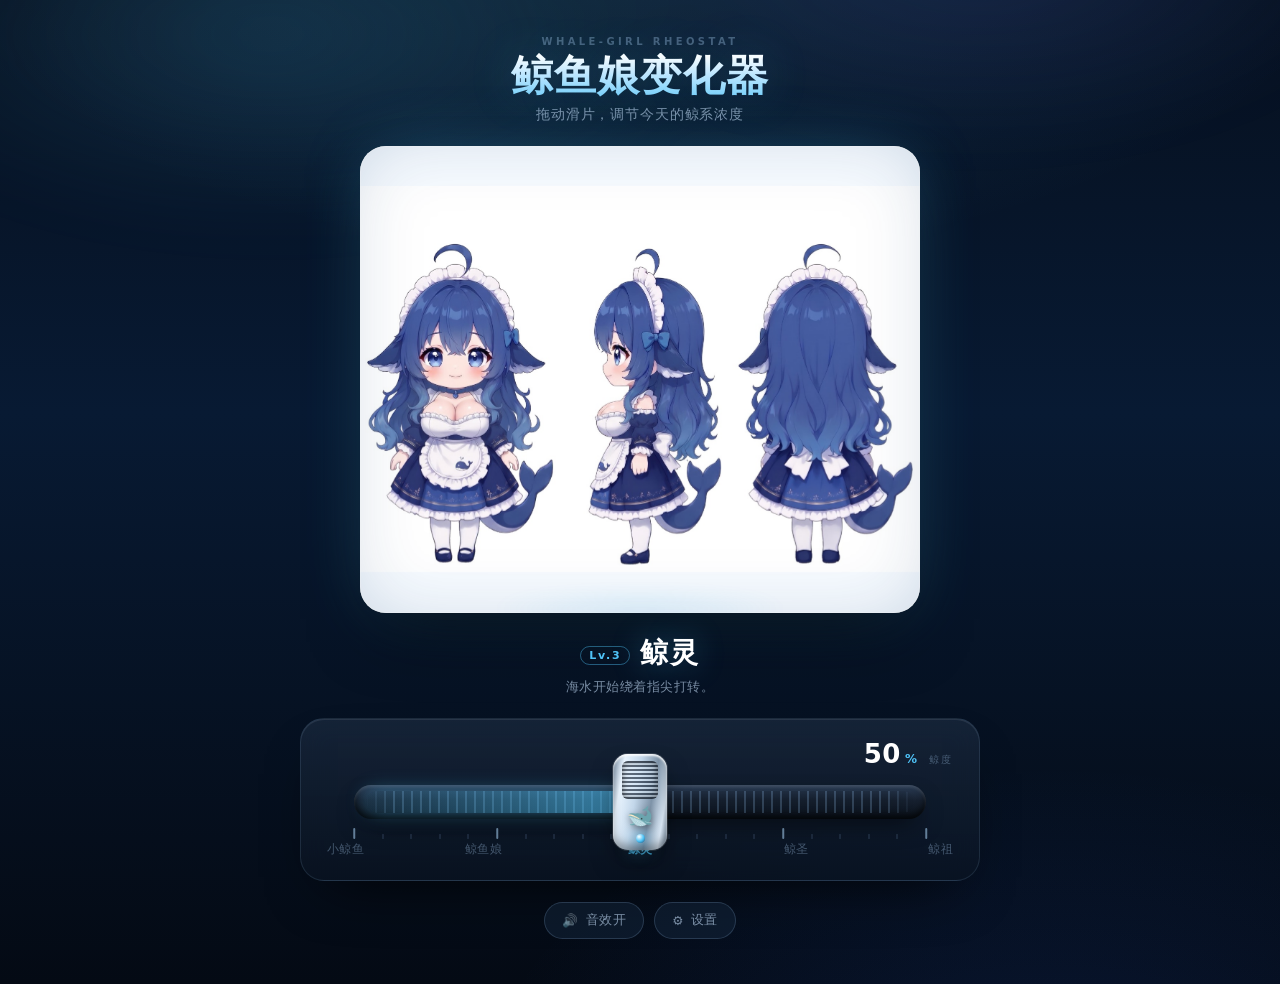
==== commit d4fbce38: "feat(theme): 新增主题三·五档身材 A–E，修复神临立绘遮挡滑轨主题；长按改 2 秒" ====
--- a/index.html
+++ b/index.html
@@ -35,7 +35,7 @@
           把 5 张图片放进 <code>assets/aligned/</code>，命名为<br>
           <code>a.jpeg · c.jpeg · d.jpeg · g.jpeg · h.jpeg</code>
         </p>
-        <!-- 主题三画面层：神临立绘 + sprite 动作图集 + 破壁，逐帧由点击推进 -->
+        <!-- 主题四画面层：神临立绘 + sprite 动作图集 + 破壁，逐帧由点击推进 -->
         <div class="burst-frame" id="burstFrame" aria-hidden="true"></div>
       </div>
 
@@ -86,18 +86,18 @@
         <button class="mode-tab" id="modeRush" role="tab" aria-selected="false" type="button">冲撞</button>
       </div>
 
-      <!-- 主题三：第一行动作，第二行身材（按钮由 app.js 按 BURST_BODIES / BURST_SETS 生成） -->
-      <div class="burst-modes" id="burstModes" role="group" aria-label="主题三动作" hidden>
+      <!-- 主题四：第一行动作，第二行身材（按钮由 app.js 按 BURST_BODIES / BURST_SETS 生成） -->
+      <div class="burst-modes" id="burstModes" role="group" aria-label="主题四动作" hidden>
         <div class="burst-row burst-row-actions" id="burstActions"></div>
         <div class="burst-row burst-row-bodies" id="burstBodies" role="group" aria-label="身材"></div>
       </div>
 
-      <!-- 主题三：上为神临（点击推进一帧，按住 5 秒自动播放连招），下为破壁（5 种身材共用的突破次元动画） -->
+      <!-- 主题四：上为神临（点击推进一帧，按住 2 秒自动播放连招），下为破壁（5 种身材共用的突破次元动画） -->
       <div class="burst-pad" id="burstPad" hidden>
         <button class="burst-btn burst-btn-tap" id="burstTap" type="button">
           <span class="burst-tap-main">神临</span>
           <span class="burst-tap-sub" id="burstTapSub">神临</span>
-          <span class="burst-tap-hint">（长按 5 秒自动播放）</span>
+          <span class="burst-tap-hint">（长按 2 秒自动播放）</span>
         </button>
         <button class="burst-btn burst-btn-break" id="burstBreak" type="button">
           <span class="burst-break-main">破壁</span>
@@ -154,7 +154,8 @@
           <select id="inputTheme" class="select">
             <option value="classic">主题一 · 经典滑轨（默认）</option>
             <option value="v2">主题二 · 鲸鱼娘 v2 六档</option>
-            <option value="burst">主题三 · 暴击展示</option>
+            <option value="gemini">主题三 · 五档身材 A–E</option>
+            <option value="burst">主题四 · 暴击展示</option>
           </select>
         </label>
       </fieldset>
--- a/styles.css
+++ b/styles.css
@@ -26,6 +26,14 @@
   -webkit-text-size-adjust: 100%;
   /* 连点时禁止浏览器双击放大，页面缩放交给 viewport 锁定 */
   touch-action: manipulation;
+}
+
+/* 按钮上的文字一律不可选中、不可长按复制：手机上长按「神临」是蓄力，
+   不能被系统的「选择 / 复制」菜单打断 */
+button {
+  -webkit-user-select: none;
+  user-select: none;
+  -webkit-touch-callout: none;
 }
 
 body {
@@ -1171,7 +1179,7 @@
 }
 
 /* ============================================================
-   主题切换（主题一 · 经典滑轨 / 主题二 · v2 六档 / 主题三 · 暴击展示）
+   主题切换（主题一 · 经典滑轨 / 主题二 · v2 六档 / 主题三 · 五档身材 / 主题四 · 暴击展示）
    ============================================================ */
 
 /* hidden 属性优先于组件自身的 display */
@@ -1179,7 +1187,7 @@
   display: none !important;
 }
 
-/* 主题三：隐藏滑轨，只留暴击按钮与固定立绘 */
+/* 主题四：隐藏滑轨，只留暴击按钮与固定立绘 */
 body.theme-burst .meter,
 body.theme-burst .rail-wrap,
 body.theme-burst .grade-labels {
@@ -1196,12 +1204,12 @@
 
 body.theme-burst .display {
   cursor: pointer;
-  /* 主题三的立绘是抠过底的透明图，白卡会显得突兀；
+  /* 主题四的立绘是抠过底的透明图，白卡会显得突兀；
      深蓝渐变让角色从画面里浮出来，破壁满幅图也不留白边 */
   background: radial-gradient(120% 85% at 50% 12%, #14263c 0%, #0c1626 58%, #080f1a 100%);
 }
 
-/* 主题三：动作行 + 身材行 */
+/* 主题四：动作行 + 身材行 */
 .burst-modes {
   display: flex;
   flex-direction: column;
@@ -1309,7 +1317,7 @@
   border-color: color-mix(in srgb, var(--accent) 55%, transparent);
 }
 
-/* 主题三：「神临」推进一帧（长按自动连播），下方「破壁」播突破次元 */
+/* 主题四：「神临」推进一帧（长按自动连播），下方「破壁」播突破次元 */
 .burst-pad {
   display: flex;
   flex-direction: column;
@@ -1405,7 +1413,7 @@
 }
 
 .burst-btn.is-arming .burst-tap-hint::after {
-  animation: burst-charge 5s linear forwards;
+  animation: burst-charge 2s linear forwards;
 }
 
 @keyframes burst-charge {
@@ -1493,7 +1501,7 @@
     0 0 26px rgba(255, 140, 60, 0.5);
 }
 
-/* 主题三：动作帧。网格（4×2 / 4×4 / 3×3）与帧宽高比来自 sets.js，
+/* 主题四：动作帧。网格（4×2 / 4×4 / 3×3）与帧宽高比来自 sets.js，
    写进 --bw/--bh/--bx/--by/--ar。按高度铺满展示区，换帧只改 background-position */
 .burst-frame {
   position: absolute;
@@ -1512,12 +1520,14 @@
   display: none;
 }
 
-.frame-stack.is-action .burst-frame {
+/* 这两层只服务主题四（原主题三）：必须挂 body.theme-burst，
+   否则主题一/二（以及新的主题三）会被神临立绘盖住 */
+body.theme-burst .frame-stack.is-action .burst-frame {
   display: block;
 }
 
-/* 主题三：神临立绘（当前身材的静止图）。窄长图用 contain，
-   高度只占 92%，上方留出呼吸空间，不裁头发和脚。 */
+/* 主题四：神临立绘（当前身材的静止图）。窄长图用 contain，
+   高度只占 96%，上方留出呼吸空间，不裁头发和脚。 */
 .frame-stack .burst-card-figure {
   position: absolute;
   left: 0;
@@ -1534,7 +1544,7 @@
   -webkit-user-drag: none;
 }
 
-.frame-stack.is-shenlin .burst-card-figure {
+body.theme-burst .frame-stack.is-shenlin .burst-card-figure {
   display: block;
 }
 
@@ -1554,28 +1564,34 @@
 /* ============================================================
    主题一（默认）：完整还原 v1「鲸鱼娘变化器」
    经典 5 档是三视图横图，展示区 6:5 且完整显示、不裁切
+   主题三沿用同一套滑轨布局（素材换成 A–E 立绘）
    ============================================================ */
 
-body.theme-classic .display-wrap {
+body.theme-classic .display-wrap,
+body.theme-gemini .display-wrap {
   width: min(560px, 74vw);
 }
 
-body.theme-classic .display {
+body.theme-classic .display,
+body.theme-gemini .display {
   aspect-ratio: 6 / 5;
 }
 
-body.theme-classic .frame-stack img {
+body.theme-classic .frame-stack img,
+body.theme-gemini .frame-stack img {
   object-fit: contain;
 }
 
 @media (max-width: 720px) {
-  body.theme-classic .display-wrap {
+  body.theme-classic .display-wrap,
+  body.theme-gemini .display-wrap {
     width: min(440px, 86vw);
   }
 }
 
 @media (max-height: 620px) and (orientation: landscape) {
-  body.theme-classic .display-wrap {
+  body.theme-classic .display-wrap,
+  body.theme-gemini .display-wrap {
     width: min(300px, 42vw);
   }
 }
